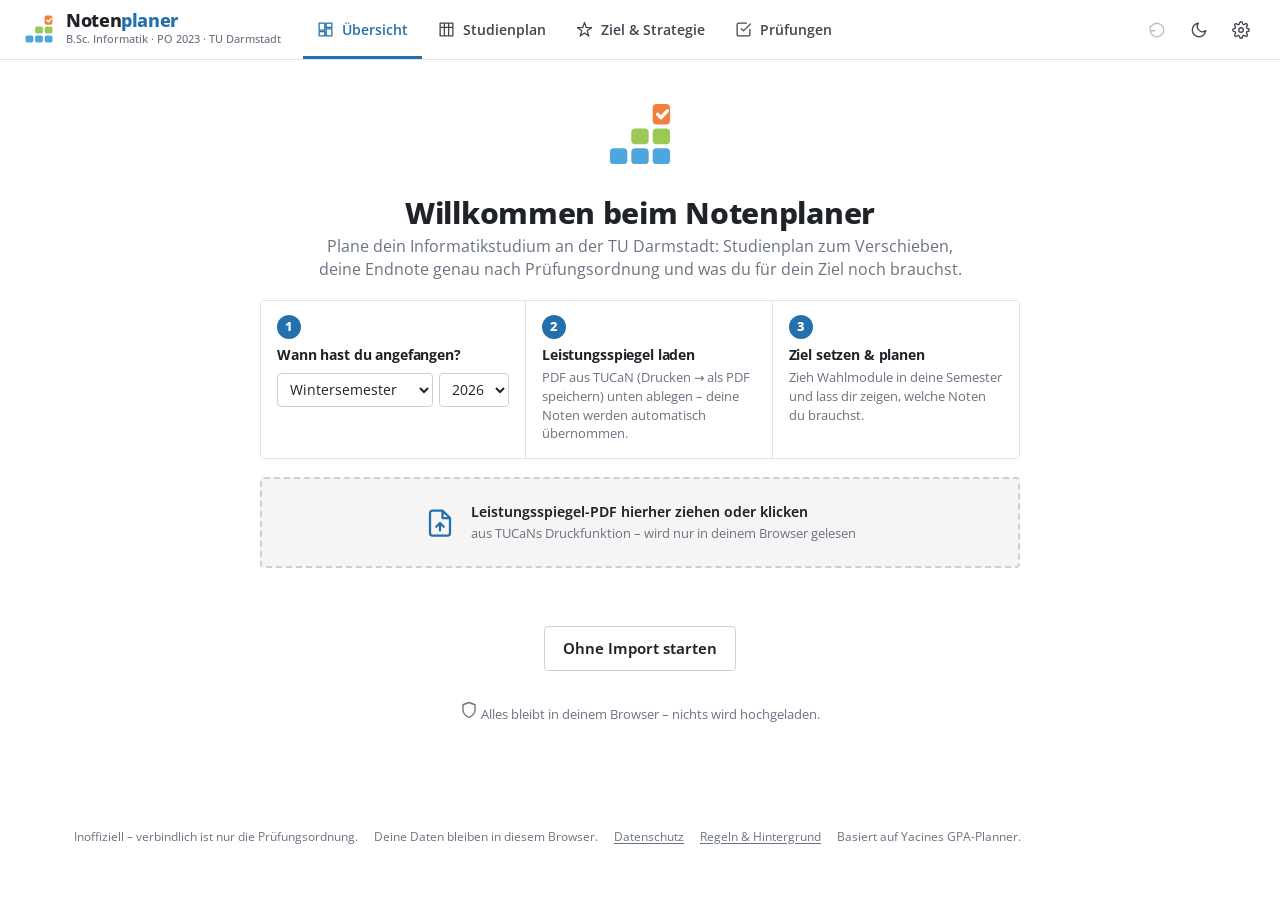
==== index.html @ cfe475b9 "Plus column tiles, visible dark-mode toggle, planned grades follow the goal - + column: icon tiles (" ====
<!doctype html>
<html lang="de">
<head>
<meta charset="utf-8">
<meta name="viewport" content="width=device-width, initial-scale=1, viewport-fit=cover">
<meta name="color-scheme" content="light dark">
<meta name="theme-color" content="#ffffff">
<meta name="description" content="Notenplaner für den B.Sc. Informatik (PO 2023) an der TU Darmstadt: Gesamtnote nach § 28 APB, interaktiver Studienplan, Optimierer, Prüfungen. Alles bleibt in deinem Browser.">
<title>Notenplaner · B.Sc. Informatik TU Darmstadt</title>
<link rel="icon" href="icons/logo.svg" type="image/svg+xml">
<link rel="apple-touch-icon" href="icons/apple-touch-icon.png">
<link rel="stylesheet" href="css/fonts.css">
<link rel="stylesheet" href="css/app.css">
<script>/* PWA manifest only over http(s): browsers block it on file:// */ if (/^https?:$/.test(location.protocol)) { const l = document.createElement("link"); l.rel = "manifest"; l.href = "manifest.webmanifest"; document.head.appendChild(l); }</script>
</head>
<body>
<header class="top">
  <a class="brand" href="#overview" aria-label="Notenplaner">
    <svg viewBox="0 0 48 48" aria-hidden="true"><rect x="5" y="33" width="11" height="10" rx="2.5" fill="#4fa6dc"/><rect x="18.5" y="33" width="11" height="10" rx="2.5" fill="#4fa6dc"/><rect x="18.5" y="20.5" width="11" height="10" rx="2.5" fill="#9cc955"/><rect x="32" y="33" width="11" height="10" rx="2.5" fill="#4fa6dc"/><rect x="32" y="20.5" width="11" height="10" rx="2.5" fill="#9cc955"/><rect x="32" y="5" width="11" height="13" rx="2.5" fill="#f37f3f"/><path d="M35.2 11.6l2.1 2.1 3.9-4.3" fill="none" stroke="#fff" stroke-width="2.2" stroke-linecap="round" stroke-linejoin="round"/></svg>
    <div><div class="brand-name">Noten<span>planer</span></div><div class="brand-sub" id="brand-sub"></div></div>
  </a>
  <nav class="tabs" id="tabs" aria-label="Navigation"></nav>
  <div class="top-tools">
    <select id="scen-select" hidden></select>
    <button class="icon-btn" id="undo-btn"><svg class="ic" viewBox="0 0 24 24" fill="none" stroke="currentColor" stroke-width="1.8" stroke-linecap="round" stroke-linejoin="round" aria-hidden="true"><path d="M3 7v6h6M3 13a9 9 0 1 0 3-7.7L3 8"/></svg></button>
    <button class="icon-btn" id="theme-btn" data-act="toggleTheme"></button>
    <button class="icon-btn" id="menu-btn" data-act="menu" aria-haspopup="menu"><svg class="ic" viewBox="0 0 24 24" fill="none" stroke="currentColor" stroke-width="1.8" stroke-linecap="round" stroke-linejoin="round" aria-hidden="true"><path d="M12 15a3 3 0 1 0 0-6 3 3 0 0 0 0 6zM19.4 15a1.7 1.7 0 0 0 .3 1.8l.1.1a2 2 0 1 1-2.8 2.8l-.1-.1a1.7 1.7 0 0 0-1.8-.3 1.7 1.7 0 0 0-1 1.5V21a2 2 0 1 1-4 0v-.1a1.7 1.7 0 0 0-1.1-1.5 1.7 1.7 0 0 0-1.8.3l-.1.1a2 2 0 1 1-2.8-2.8l.1-.1a1.7 1.7 0 0 0 .3-1.8 1.7 1.7 0 0 0-1.5-1H3a2 2 0 1 1 0-4h.1a1.7 1.7 0 0 0 1.5-1.1 1.7 1.7 0 0 0-.3-1.8l-.1-.1a2 2 0 1 1 2.8-2.8l.1.1a1.7 1.7 0 0 0 1.8.3H9a1.7 1.7 0 0 0 1-1.5V3a2 2 0 1 1 4 0v.1a1.7 1.7 0 0 0 1 1.5 1.7 1.7 0 0 0 1.8-.3l.1-.1a2 2 0 1 1 2.8 2.8l-.1.1a1.7 1.7 0 0 0-.3 1.8V9a1.7 1.7 0 0 0 1.5 1H21a2 2 0 1 1 0 4h-.1a1.7 1.7 0 0 0-1.5 1z"/></svg></button>
  </div>
</header>
<main>
  <div id="view" class="view"></div>
  <footer class="foot" id="foot"></footer>
</main>
<div id="menu" class="menu" role="menu" hidden></div>
<div id="modal" hidden></div>
<div id="toasts" aria-live="polite"></div>

<script src="js/data.js"></script>
<script src="js/catalog.js"></script>
<script src="js/i18n.js"></script>
<script src="js/engine.js"></script>
<script src="js/tucan.js"></script>
<script src="js/store.js"></script>
<script src="js/ui.js"></script>
<script src="js/views/common.js"></script>
<script src="js/views/overview.js"></script>
<script src="js/views/plan.js"></script>
<script src="js/views/strategy.js"></script>
<script src="js/views/exams.js"></script>
<script src="js/views/settings.js"></script>
<script src="js/app.js"></script>
</body>
</html>
---- css/fonts.css ----
/* Open Sans (variable, latin), SIL Open Font License 1.1 – see fonts/OFL.txt.
   Embedded as a data URL so the font also loads when index.html is opened from disk (file://). */
@font-face { font-family: "Open Sans"; font-style: normal; font-weight: 300 800; font-display: swap;
  src: url([data-uri]) format("woff2"); }
---- css/app.css ----
/* ==========================================================================
   Notenplaner — styles
   Look: the official Studienübersicht (flat blocks, grey headers, area colors),
   white by default, Open Sans. Planned = dashed light block, passed = solid.
   ========================================================================== */
/* Open Sans is defined in fonts.css (embedded, works offline and from file://) */

:root {
  --bg: #ffffff; --surface: #ffffff; --surface-2: #f5f5f5; --head: #dedede; --hover: #f0f3f6;
  --ink: #1f2328; --ink-2: #3f4650; --muted: #6a7380; --line: #e3e3e3; --line-2: #cfcfcf;
  --accent: #2470ad; --accent-2: #1b5c90; --accent-ink: #ffffff; --accent-soft: #e7f1f9;
  --good: #1a7a48; --good-soft: #e3f3e9; --warn: #9a6000; --warn-soft: #fbf0d9; --bad: #bb3326; --bad-soft: #fbe6e3; --info: #2470ad; --info-soft: #e7f1f9;
  /* area colors, sampled from the official Studienübersicht */
  --a-A: #63b2e2; --a-C: #f4874b; --a-B111: #a5cd60; --a-B112: #c8e1a2; --a-B12: #d9ebbd; --a-B2: #dcb6f2;
  --box-ink: #1b1f24; --tint: 38%;
  --z1: #2e9d6e; --z2: #9fd3b2; --z3: #f0cf86; --z4: #ef9e93;
  --fade: rgba(20, 24, 32, .14);
  --r: 4px; --shadow-pop: 0 10px 34px rgba(20, 24, 32, .16), 0 2px 6px rgba(20, 24, 32, .08);
  --sans: "Open Sans", system-ui, -apple-system, "Segoe UI", Roboto, Arial, sans-serif;
  --mono: ui-monospace, "Cascadia Mono", Menlo, Consolas, monospace;
  color-scheme: light;
}
:root[data-theme="dark"] {
  --bg: #14171b; --surface: #1a1e23; --surface-2: #20252b; --head: #2b3138; --hover: #242a31;
  --ink: #e7e9ec; --ink-2: #c4c9d0; --muted: #8e97a3; --line: #2b3138; --line-2: #3a424c;
  --accent: #6fb0e6; --accent-2: #8cc2ee; --accent-ink: #0f1215; --accent-soft: #1b2a38;
  --good: #5ccf95; --good-soft: #15291f; --warn: #e6b45c; --warn-soft: #2e2512; --bad: #ff8d80; --bad-soft: #351b18; --info: #6fb0e6; --info-soft: #1b2a38;
  --a-A: #3b7eaa; --a-C: #b65f30; --a-B111: #5f8a33; --a-B112: #4f6a39; --a-B12: #566f45; --a-B2: #7d5a97;
  --box-ink: #f1f3f5; --tint: 45%;
  --z1: #2e8a62; --z2: #2f5f48; --z3: #7d6630; --z4: #7f3d36;
  --shadow-pop: 0 12px 40px rgba(0, 0, 0, .55); --fade: rgba(0, 0, 0, .5);
  color-scheme: dark;
}
@media (prefers-color-scheme: dark) {
  :root[data-theme="system"] {
    --bg: #14171b; --surface: #1a1e23; --surface-2: #20252b; --head: #2b3138; --hover: #242a31;
    --ink: #e7e9ec; --ink-2: #c4c9d0; --muted: #8e97a3; --line: #2b3138; --line-2: #3a424c;
    --accent: #6fb0e6; --accent-2: #8cc2ee; --accent-ink: #0f1215; --accent-soft: #1b2a38;
    --good: #5ccf95; --good-soft: #15291f; --warn: #e6b45c; --warn-soft: #2e2512; --bad: #ff8d80; --bad-soft: #351b18; --info: #6fb0e6; --info-soft: #1b2a38;
    --a-A: #3b7eaa; --a-C: #b65f30; --a-B111: #5f8a33; --a-B112: #4f6a39; --a-B12: #566f45; --a-B2: #7d5a97;
    --box-ink: #f1f3f5; --tint: 45%;
    --z1: #2e8a62; --z2: #2f5f48; --z3: #7d6630; --z4: #7f3d36;
    --shadow-pop: 0 12px 40px rgba(0, 0, 0, .55); --fade: rgba(0, 0, 0, .5);
    color-scheme: dark;
  }
}

* { box-sizing: border-box; }
html { -webkit-text-size-adjust: 100%; }
body { margin: 0; background: var(--bg); color: var(--ink); font: 14px/1.5 var(--sans); }
body.noscroll { overflow: hidden; }
a { color: var(--accent); text-underline-offset: 2px; }
b, strong { font-weight: 650; }
h1, h2, h3 { margin: 0; letter-spacing: -.01em; }
h1 { font-size: 24px; font-weight: 750; }
h2 { font-size: 15.5px; font-weight: 700; }
h3 { font-size: 13.5px; font-weight: 700; }
.num { text-align: right; font-variant-numeric: tabular-nums; }
.mono { font-family: var(--mono); font-size: 11.5px; }
.muted { color: var(--muted); }
.fine { font-size: 12.5px; color: var(--muted); }
.spacer { flex: 1; }
.ic { width: 18px; height: 18px; flex: none; }
.ic.big { width: 30px; height: 30px; color: var(--accent); }
:focus-visible { outline: 2px solid var(--accent); outline-offset: 2px; }
.sr { position: absolute; width: 1px; height: 1px; overflow: hidden; clip: rect(0 0 0 0); }

/* ---------------- top bar ---------------- */
.top { position: sticky; top: 0; z-index: 30; display: flex; align-items: center; gap: 22px; height: 60px; padding: 0 22px;
  background: var(--surface); border-bottom: 1px solid var(--line); }
.brand { display: flex; align-items: center; gap: 10px; text-decoration: none; color: var(--ink); flex: none; }
.brand svg { width: 34px; height: 34px; }
.brand-name { font-size: 18px; font-weight: 750; letter-spacing: -.02em; line-height: 1.1; }
.brand-name span { color: var(--accent); }
.brand-sub { font-size: 11px; color: var(--muted); font-weight: 500; }
.tabs { display: flex; height: 100%; gap: 2px; }
.tab { display: flex; align-items: center; gap: 8px; padding: 0 14px; height: 100%; color: var(--ink-2); text-decoration: none; font-weight: 600;
  border-bottom: 3px solid transparent; border-top: 3px solid transparent; white-space: nowrap; }
.tab:hover { color: var(--ink); background: var(--hover); }
.tab.active { color: var(--accent); border-bottom-color: var(--accent); }
.tab .ic { width: 17px; height: 17px; }
.top-tools { margin-left: auto; display: flex; align-items: center; gap: 8px; }
.top-tools select { max-width: 170px; }

/* ---------------- controls ---------------- */
input[type=text], input[type=number], input[type=search], input[type=date], select, textarea {
  font: inherit; font-size: 13.5px; color: var(--ink); background: var(--surface); border: 1px solid var(--line-2);
  border-radius: var(--r); padding: 6px 8px; min-height: 34px; }
input:hover, select:hover, textarea:hover { border-color: var(--muted); }
input:focus, select:focus, textarea:focus { outline: none; border-color: var(--accent); box-shadow: 0 0 0 3px var(--accent-soft); }
input:disabled { background: var(--surface-2); color: var(--muted); }
textarea { width: 100%; resize: vertical; font-family: var(--mono); font-size: 12px; }
.btn { display: inline-flex; align-items: center; justify-content: center; gap: 6px; font: inherit; font-size: 13.5px; font-weight: 650; color: var(--ink);
  background: var(--surface); border: 1px solid var(--line-2); border-radius: var(--r); padding: 6px 13px; min-height: 34px;
  cursor: pointer; text-decoration: none; white-space: nowrap; }
.btn:hover { border-color: var(--accent); color: var(--accent); }
.btn:disabled { opacity: .45; pointer-events: none; }
.btn.primary { background: var(--accent); border-color: var(--accent); color: var(--accent-ink); }
.btn.primary:hover { background: var(--accent-2); border-color: var(--accent-2); color: var(--accent-ink); }
.btn.ghost { background: transparent; border-color: transparent; color: var(--ink-2); }
.btn.ghost:hover { background: var(--hover); color: var(--ink); }
.btn.danger { color: var(--bad); }
.btn.danger:hover { border-color: var(--bad); background: var(--bad-soft); }
.btn.solid-danger { background: var(--bad); border-color: var(--bad); color: #fff; }
.btn.sm { font-size: 12.5px; padding: 4px 9px; min-height: 28px; }
.btn.lg { font-size: 15px; padding: 10px 18px; min-height: 44px; }
.btn .ic { width: 16px; height: 16px; }
.icon-btn { display: inline-grid; place-items: center; width: 34px; height: 34px; border-radius: var(--r); border: 0; background: transparent; color: var(--ink-2); cursor: pointer; }
.icon-btn:hover { background: var(--hover); color: var(--ink); }
.icon-btn:disabled { opacity: .35; pointer-events: none; }
.icon-btn.del:hover { color: var(--bad); background: var(--bad-soft); }
.seg { display: inline-flex; background: var(--surface-2); border: 1px solid var(--line); border-radius: var(--r); padding: 2px; gap: 2px; }
.seg button { font: inherit; font-size: 12.5px; font-weight: 650; border: 0; background: transparent; color: var(--muted); padding: 5px 11px; border-radius: 3px; cursor: pointer; white-space: nowrap; }
.seg button.on { background: var(--surface); color: var(--ink); box-shadow: 0 1px 2px rgba(0, 0, 0, .12); }
.seg.sm button { padding: 3px 8px; font-size: 12px; }
.inline { display: inline-flex; gap: 6px; align-items: center; font-size: 13px; color: var(--muted); }
.check { display: inline-flex; gap: 8px; align-items: center; font-size: 13.5px; cursor: pointer; }
.check input { width: 16px; height: 16px; accent-color: var(--accent); }
.pill { display: inline-block; padding: 1px 8px; border-radius: 99px; font-size: 11.5px; font-weight: 700; white-space: nowrap; }
.pill.good { background: var(--good-soft); color: var(--good); } .pill.warn { background: var(--warn-soft); color: var(--warn); }
.pill.bad { background: var(--bad-soft); color: var(--bad); } .pill.info { background: var(--info-soft); color: var(--info); }
.chip { display: inline-flex; align-items: center; gap: 4px; padding: 0 7px; border-radius: 3px; font-size: 11px; font-weight: 650; background: var(--surface-2); color: var(--ink-2); white-space: nowrap; }
.swatch { display: inline-block; width: 10px; height: 10px; border-radius: 2px; background: var(--c); flex: none; }
.tone-good { color: var(--good); } .tone-warn { color: var(--warn); } .tone-bad { color: var(--bad); }
.a-A { --c: var(--a-A); } .a-C { --c: var(--a-C); } .a-B111 { --c: var(--a-B111); } .a-B112 { --c: var(--a-B112); } .a-B12 { --c: var(--a-B12); } .a-B2 { --c: var(--a-B2); }

/* ---------------- page ---------------- */
.view { max-width: 1180px; margin: 0 auto; padding: 26px 24px 90px; display: flex; flex-direction: column; gap: 18px; }
.view[data-view="plan"] { max-width: 1440px; }
.page-head { display: flex; flex-wrap: wrap; gap: 12px 18px; align-items: flex-end; justify-content: space-between; }
.lede { margin: 4px 0 0; color: var(--muted); max-width: 72ch; }
.head-actions { display: flex; flex-wrap: wrap; gap: 8px; align-items: center; }
.card { background: var(--surface); border: 1px solid var(--line); border-radius: var(--r); padding: 18px 20px; }
.card > h2 { margin-bottom: 12px; }
.card.flush { padding: 0; overflow: hidden; }
.card-h { display: flex; flex-wrap: wrap; gap: 8px 12px; align-items: center; padding: 12px 16px; border-bottom: 1px solid var(--line); background: var(--surface-2); }
.card-h .sub { font-size: 12.5px; color: var(--muted); }
.card-f { display: flex; flex-wrap: wrap; gap: 8px; align-items: center; padding: 10px 16px; border-top: 1px solid var(--line); }
.grid2 { display: grid; grid-template-columns: repeat(2, minmax(0, 1fr)); gap: 18px; }
.actions { display: flex; flex-wrap: wrap; gap: 8px; align-items: center; margin-top: 14px; }
.empty { color: var(--muted); margin: 0; }
.banner { display: flex; flex-wrap: wrap; gap: 10px 14px; align-items: center; padding: 11px 16px; border-radius: var(--r); font-size: 13.5px; border: 1px solid; }
.banner.info { background: var(--info-soft); border-color: color-mix(in srgb, var(--info) 30%, transparent); color: var(--ink); }
.banner.warn { background: var(--warn-soft); border-color: color-mix(in srgb, var(--warn) 30%, transparent); color: var(--ink); }
.banner .ic { color: var(--warn); }
.note { padding: 9px 16px; font-size: 12.5px; }
.note.warn { background: var(--warn-soft); color: var(--warn); }
.help { display: inline-grid; place-items: center; width: 16px; height: 16px; border-radius: 50%; border: 1px solid var(--line-2); color: var(--muted); font-size: 10.5px; font-weight: 700; cursor: help; vertical-align: 1px; }

/* ---------------- welcome ---------------- */
.welcome { max-width: 760px; margin: 10px auto 0; text-align: center; display: flex; flex-direction: column; gap: 18px; align-items: center; }
.welcome .logo-xl { width: 76px; height: 76px; }
.welcome h1 { font-size: 30px; }
.welcome .lede { margin: 0 auto; font-size: 15.5px; }
.steps3 { display: grid; grid-template-columns: repeat(3, 1fr); gap: 0; width: 100%; text-align: left; border: 1px solid var(--line); border-radius: var(--r); overflow: hidden; }
.steps3 > div { padding: 14px 16px; border-right: 1px solid var(--line); background: var(--surface); }
.steps3 > div:last-child { border-right: 0; }
.steps3 .n { display: inline-grid; place-items: center; width: 24px; height: 24px; border-radius: 50%; background: var(--accent); color: var(--accent-ink); font-weight: 750; font-size: 12.5px; margin-bottom: 6px; }
.steps3 p { margin: 4px 0 0; font-size: 12.5px; color: var(--muted); }
.welcome .drop { width: 100%; justify-content: center; }
.welcome-row { display: flex; flex-wrap: wrap; gap: 12px; justify-content: center; align-items: center; }

/* ---------------- overview ---------------- */
.ov-top { display: grid; grid-template-columns: minmax(0, 1.5fr) minmax(0, 1fr); gap: 18px; }
.hero { display: flex; flex-direction: column; gap: 8px; }
.eyebrow { font-size: 11px; text-transform: uppercase; letter-spacing: .08em; color: var(--muted); font-weight: 700; }
.hero-row { display: flex; flex-wrap: wrap; gap: 8px 28px; align-items: flex-end; }
.hero-num { font-size: 68px; font-weight: 780; line-height: 1; letter-spacing: -.035em; font-variant-numeric: tabular-nums; }
.hero-sub { font-weight: 650; color: var(--ink-2); font-size: 15px; }
.mini-stats { display: flex; gap: 22px; margin-bottom: 6px; }
.mini-stats div { display: flex; flex-direction: column; }
.mini-stats .k { font-size: 11.5px; color: var(--muted); font-weight: 600; }
.mini-stats .v { font-size: 20px; font-weight: 750; font-variant-numeric: tabular-nums; }
.hero-note { font-size: 12px; color: var(--muted); }
.goal-card { display: flex; flex-direction: column; gap: 10px; border-left: 4px solid var(--line-2); }
.goal-card.good { border-left-color: var(--good); } .goal-card.warn { border-left-color: var(--warn); } .goal-card.bad { border-left-color: var(--bad); }
.goal-in { display: flex; align-items: center; gap: 10px; }
.target-in { font-size: 26px !important; font-weight: 750; width: 112px; min-height: 46px !important; font-variant-numeric: tabular-nums; }
.target-in.sm { font-size: 15px !important; width: 84px; min-height: 34px !important; }
.goal-card p { margin: 0; color: var(--ink-2); }

/* grade scale */
.scale { padding: 12px 0 0; }
.scale-track { position: relative; height: 10px; border-radius: 2px; background: var(--surface-2); }
.zone { position: absolute; top: 0; bottom: 0; }
.zone.z1 { background: var(--z1); border-radius: 2px 0 0 2px; } .zone.z2 { background: var(--z2); } .zone.z3 { background: var(--z3); } .zone.z4 { background: var(--z4); border-radius: 0 2px 2px 0; }
.marker { position: absolute; top: 50%; transform: translateX(-50%); }
.marker .dot, .scale-keys .dot { display: block; width: 16px; height: 16px; border-radius: 50%; background: var(--surface); border: 3px solid var(--ink); }
.marker .dot { position: absolute; left: 50%; top: 50%; margin: -8px 0 0 -8px; box-shadow: 0 0 0 2px var(--surface); }
.scale-keys .dot { width: 12px; height: 12px; border-width: 2.5px; }
.m-target .dot { border-color: var(--accent) !important; border-style: dashed !important; }
.m-proj .dot { border-color: var(--accent) !important; background: var(--accent) !important; }
.m-best .dot { border-color: var(--good) !important; }
.m-now .dot { border-color: var(--ink-2) !important; }
.scale-ticks { position: relative; height: 16px; margin-top: 10px; }
.scale-ticks span { position: absolute; transform: translateX(-50%); font-size: 11px; color: var(--muted); font-variant-numeric: tabular-nums; }
.scale-keys { display: flex; flex-wrap: wrap; gap: 6px 16px; margin-top: 6px; font-size: 12.5px; color: var(--ink-2); }
.scale-keys .key { display: inline-flex; align-items: center; gap: 6px; white-space: nowrap; }

/* next steps */
.todo { list-style: none; margin: 0; padding: 0; display: flex; flex-direction: column; }
.todo li { display: flex; gap: 12px; align-items: center; padding: 10px 0; border-bottom: 1px solid var(--line); font-size: 13.5px; }
.todo li:last-child { border-bottom: 0; }
.todo .tic { width: 26px; height: 26px; border-radius: 50%; display: grid; place-items: center; flex: none; font-size: 13px; font-weight: 750; }
.todo .bad .tic, .todo li.bad .tic { background: var(--bad-soft); color: var(--bad); }
.todo li.warn .tic { background: var(--warn-soft); color: var(--warn); }
.todo li.info .tic { background: var(--info-soft); color: var(--info); }
.todo li.good .tic { background: var(--good-soft); color: var(--good); }
.todo li.exam .tic { background: var(--surface-2); color: var(--ink-2); font-size: 11px; }
.todo .txt { flex: 1; }

/* area progress */
.bars { display: flex; flex-direction: column; gap: 12px; }
.abar-h { display: flex; justify-content: space-between; align-items: center; gap: 8px; font-size: 13px; margin-bottom: 4px; }
.abar-h > span:first-child { display: inline-flex; align-items: center; gap: 7px; font-weight: 600; }
.abar-h small { color: var(--muted); }
.abar-t { position: relative; height: 10px; background: var(--surface-2); border-radius: 2px; overflow: hidden; }
.abar-p { position: absolute; inset: 0 auto 0 0; background: color-mix(in srgb, var(--c) var(--tint), var(--surface)); }
.abar-d { position: absolute; inset: 0 auto 0 0; background: var(--c); }
.abar-min { position: absolute; top: 0; bottom: 0; width: 2px; background: var(--ink); opacity: .55; }

/* ---------------- study plan ---------------- */
.plan-bar { display: flex; flex-wrap: wrap; gap: 10px 14px; align-items: center; }
.plan-bar .cpsum { font-weight: 700; }
.plan-bar .issues { display: flex; flex-wrap: wrap; gap: 6px; }
.plan-scroll { position: relative; }
.plan-scroll::before, .plan-scroll::after { content: ""; position: absolute; top: 0; bottom: 6px; width: 30px; pointer-events: none; opacity: 0; transition: opacity .15s; z-index: 2; }
.plan-scroll::before { left: 0; background: linear-gradient(to right, var(--fade), transparent); }
.plan-scroll::after { right: 0; background: linear-gradient(to left, var(--fade), transparent); }
.plan-scroll.can-l::before, .plan-scroll.can-r::after { opacity: 1; }
.plan-wrap { overflow-x: auto; padding-bottom: 6px; }
.pgrid { display: grid; grid-template-columns: repeat(var(--n), minmax(138px, 1fr)) 68px; gap: 3px; min-width: calc(var(--n) * 141px + 71px); }
.phead { position: relative; background: var(--head); padding: 9px 26px 8px; text-align: center; border-radius: 0; }
.phead .t { font-weight: 750; font-size: 14px; hyphens: manual; overflow-wrap: break-word; line-height: 1.25; }
.phead .s { font-size: 11.5px; color: var(--ink-2); font-variant-numeric: tabular-nums; }
.phead .s b { font-weight: 700; }
.phead .menu-btn { position: absolute; top: 6px; right: 3px; width: 26px; height: 26px; }
.phead.u { background: repeating-linear-gradient(135deg, var(--head) 0 8px, var(--surface-2) 8px 16px); }
.phead.a { background: color-mix(in srgb, var(--accent) 22%, var(--head)); }
.pcol { display: flex; flex-direction: column; gap: 3px; min-height: 260px; transition: outline-color .1s; outline: 2px solid transparent; outline-offset: -2px; }
.pcol .fill { flex: 1; background: var(--surface-2); min-height: 40px; display: grid; place-items: center; color: transparent; font-size: 12px; }
.pcol.over { outline-color: var(--accent); }
.pcol.over .fill { color: var(--accent); background: var(--accent-soft); }
.pcol.no-drop.over { outline-color: var(--bad); }
.pcol.u { background: repeating-linear-gradient(135deg, var(--surface-2) 0 10px, var(--surface) 10px 20px); align-items: center; justify-content: center; padding: 20px 10px; text-align: center; color: var(--muted); font-size: 12.5px; font-weight: 600; }
.pcol.a { background: color-mix(in srgb, var(--accent) 7%, var(--surface)); }
.pcol.a .abroad-h { padding: 8px 6px 4px; text-align: center; font-size: 11.5px; color: var(--muted); font-weight: 600; }
.pcol .add-abroad { margin: 6px; white-space: normal; justify-content: center; text-align: center; line-height: 1.25; height: auto; padding-top: 6px; padding-bottom: 6px; }
.pplus { display: flex; flex-direction: column; gap: 3px; }
.pplus .phead { padding: 0; display: grid; place-items: center; min-height: 100%; }
.pplus .plus-big { display: grid; place-items: center; width: 100%; height: 100%; min-height: 54px; border: 0; background: transparent; color: var(--ink-2); cursor: pointer; }
.pplus .plus-big .ic { width: 24px; height: 24px; stroke-width: 2; }
.pplus .plus-big:hover { background: var(--accent-soft); color: var(--accent); }
.pplus .pcol { flex: 1; background: var(--surface-2); align-items: stretch; padding: 6px 5px; gap: 6px; }
.pplus .tile { display: flex; flex-direction: column; align-items: center; gap: 5px; padding: 11px 2px 10px; font: inherit; font-size: 11.5px; font-weight: 650; line-height: 1.2; border: 1px dashed var(--line-2); background: var(--surface); color: var(--ink-2); border-radius: var(--r); cursor: pointer; }
.pplus .tile .ic { width: 19px; height: 19px; }
.pplus .tile:hover, .pplus .tile:focus-visible { border-color: var(--accent); border-style: solid; color: var(--accent); }

.box { --h: 5; position: relative; background: var(--c); color: var(--box-ink); text-align: center; padding: 10px 10px 8px;
  min-height: calc(44px + var(--h) * 8px); display: flex; flex-direction: column; justify-content: center; align-items: center; gap: 2px;
  font-weight: 650; font-size: 13px; line-height: 1.3; cursor: grab; user-select: none; transition: transform .08s, box-shadow .08s; }
.box:hover { box-shadow: inset 0 0 0 2px color-mix(in srgb, var(--box-ink) 35%, transparent); }
.box:focus-visible { outline: 3px solid var(--accent); outline-offset: -3px; }
.box.dragging { opacity: .35; }
.box.open { background: color-mix(in srgb, var(--c) var(--tint), var(--surface)); box-shadow: inset 0 0 0 2px var(--c); background-image: none; }
.box.open::after { content: ""; position: absolute; inset: 0; border: 2px dashed color-mix(in srgb, var(--c) 100%, #000 12%); pointer-events: none; }
.box.open:hover::after { border-style: solid; }
.box.ph .bx-n { font-style: italic; font-weight: 600; opacity: .8; }
.box.off { opacity: .4; }
.bx-n { overflow-wrap: break-word; hyphens: manual; max-width: 100%; }
.box.has-flags { padding-top: 22px; }
.bx-n sup { color: var(--bad); font-weight: 800; }
.bx-cp { font-weight: 600; font-size: 12.5px; }
.bx-g { margin-top: 3px; display: inline-flex; gap: 4px; align-items: center; font-size: 11.5px; font-weight: 750; padding: 1px 7px; border-radius: 99px; background: color-mix(in srgb, var(--surface) 65%, transparent); font-variant-numeric: tabular-nums; }
.box.open .bx-g { background: transparent; color: var(--ink-2); font-weight: 650; padding: 0; }
.bx-flags { position: absolute; top: 3px; left: 4px; display: flex; gap: 3px; font-size: 11px; }
.bx-flags .flag { padding: 0 5px; border-radius: 3px; font-weight: 750; font-size: 10px; background: var(--bad); color: #fff; }
.bx-flags .flag.warn { background: var(--warn); }
.bx-flags .flag.glob { background: var(--surface); color: var(--ink-2); }
.bx-or { font-size: 11px; font-style: italic; font-weight: 500; color: var(--ink-2); }
.bx-tag { position: absolute; top: 3px; right: 4px; font-size: 9.5px; font-weight: 750; letter-spacing: .04em; text-transform: uppercase; color: var(--ink-2); }

.bands { display: grid; grid-template-columns: minmax(0, 1fr); gap: 3px; margin-top: 3px; }
.band { background: var(--c); color: var(--box-ink); padding: 12px 14px; text-align: center; outline: 2px solid transparent; outline-offset: -2px; }
.band.over { outline-color: var(--accent); }
.band.no-drop.over { outline-color: var(--bad); }
.band .bt { font-weight: 750; font-size: 13.5px; }
.band .br { font-size: 12.5px; font-weight: 600; margin-top: 2px; }
.band .bchips { display: flex; flex-wrap: wrap; gap: 6px; justify-content: center; margin-top: 10px; }
.bchip { display: inline-flex; align-items: center; gap: 6px; padding: 5px 10px; border-radius: 3px; background: color-mix(in srgb, var(--surface) 82%, transparent); color: var(--ink); font-size: 12.5px; font-weight: 650; cursor: grab; border: 1px solid color-mix(in srgb, var(--box-ink) 12%, transparent); }
.bchip:hover { background: var(--surface); }
.bchip small { color: var(--muted); font-weight: 600; }
.bchip.done { background: var(--surface); }
.band .bacts { display: flex; flex-wrap: wrap; gap: 6px; justify-content: center; margin-top: 10px; }
.band .bacts button { font: inherit; font-size: 12px; font-weight: 700; border: 1px dashed color-mix(in srgb, var(--box-ink) 35%, transparent); background: transparent; color: var(--box-ink); border-radius: 3px; padding: 5px 11px; cursor: pointer; }
.band .bacts button:hover { background: color-mix(in srgb, var(--surface) 55%, transparent); border-style: solid; }
.band .bempty { font-size: 12px; opacity: .7; margin-top: 8px; font-style: italic; }
.plan-legend { display: flex; flex-wrap: wrap; gap: 8px 22px; align-items: center; font-size: 12.5px; color: var(--ink-2); padding: 8px 2px 0; }
.plan-legend .lg { display: inline-flex; align-items: center; gap: 7px; }
.lg-solid, .lg-open { display: inline-block; width: 22px; height: 14px; background: var(--a-A); }
.lg-open { background: color-mix(in srgb, var(--a-A) var(--tint), var(--surface)); border: 2px dashed var(--a-A); }
.plan-legend sup { color: var(--bad); font-weight: 800; }

/* list view */
.ltable td:first-child { border-left: 4px solid var(--c); }
.ltable .mname { font-weight: 650; }
.ltable select { min-height: 30px; padding: 3px 6px; }
.ltable select.grade { width: 74px; font-weight: 700; }
.ltable select.sem { width: 92px; }

/* chart */
.chart-card .ch-h { display: flex; flex-wrap: wrap; gap: 6px 14px; align-items: baseline; margin-bottom: 4px; }
.chart { position: relative; }
.chart svg { display: block; width: 100%; height: auto; overflow: visible; }
.chart .grid line { stroke: var(--line); stroke-width: 1; }
.chart .axis text { fill: var(--muted); font-size: 11px; font-family: var(--sans); }
.chart .series { fill: none; stroke: var(--accent); stroke-width: 2; stroke-linejoin: round; stroke-linecap: round; }
.chart .series.plan { stroke-dasharray: 5 4; }
.chart .pt { fill: var(--accent); stroke: var(--surface); stroke-width: 2; }
.chart .pt.plan { fill: var(--surface); stroke: var(--accent); stroke-width: 2; }
.chart .target { stroke: var(--muted); stroke-width: 1.5; stroke-dasharray: 2 4; }
.chart .tlabel { fill: var(--ink-2); font-size: 11.5px; font-weight: 650; font-family: var(--sans); }
.chart .dlabel { fill: var(--ink); font-size: 12px; font-weight: 750; font-family: var(--sans); }
.chart .xh { stroke: var(--line-2); stroke-width: 1; }
.chart .hit { fill: transparent; cursor: crosshair; }
.chart .tip { position: absolute; pointer-events: none; background: var(--surface); border: 1px solid var(--line-2); box-shadow: var(--shadow-pop); border-radius: var(--r); padding: 8px 10px; font-size: 12.5px; min-width: 160px; transform: translate(-50%, -110%); white-space: nowrap; }
.chart .tip b { font-variant-numeric: tabular-nums; }

/* ---------------- tables ---------------- */
.tscroll { overflow-x: auto; }
.tbl { width: 100%; border-collapse: collapse; font-size: 13.5px; }
.tbl th { text-align: left; font-size: 11px; text-transform: uppercase; letter-spacing: .06em; color: var(--muted); font-weight: 700; padding: 8px 12px; border-bottom: 1px solid var(--line); white-space: nowrap; background: var(--surface); }
.tbl td { padding: 7px 12px; border-bottom: 1px solid var(--line); vertical-align: middle; }
.tbl tbody tr:last-child td { border-bottom: 0; }
.tbl th.num, .tbl td.num { text-align: right; }
.tbl.compact td, .tbl.compact th { padding: 5px 10px; }
.tbl tr.grp td { background: var(--surface-2); font-weight: 700; font-size: 12.5px; }
.cell-name { min-width: 220px; }
.mname { font-weight: 650; }
.meta { display: flex; flex-wrap: wrap; gap: 4px 6px; align-items: center; font-size: 11.5px; color: var(--muted); margin-top: 2px; }
tr.risk td { background: var(--bad-soft); }
select.risk { border-color: var(--bad); color: var(--bad); font-weight: 650; }
select.warnsel { border-color: var(--warn); color: var(--warn); }
td.acts { white-space: nowrap; text-align: right; width: 70px; }
.linklike { border: 0; background: none; padding: 0; font: inherit; color: inherit; cursor: pointer; text-align: left; }
.linklike:hover { color: var(--accent); }

/* optimizer */
.opt-sum { display: flex; flex-wrap: wrap; gap: 14px 20px; align-items: center; }
.opt-sum .actions { margin: 0 0 0 auto; }
.big2 { font-size: 44px; font-weight: 780; letter-spacing: -.03em; font-variant-numeric: tabular-nums; }
.opt td .up { color: var(--good); font-size: 10px; } .opt td .down { color: var(--muted); font-size: 10px; }
.opt tr.capped td { opacity: .55; }
.opt select { width: 70px; }
.hints { list-style: none; margin: 0; padding: 0; display: flex; flex-direction: column; gap: 8px; }
.hint { display: flex; gap: 10px; align-items: flex-start; font-size: 13.5px; }
.hint .htxt { flex: 1; }
.hdot { width: 8px; height: 8px; border-radius: 50%; margin-top: 7px; flex: none; background: var(--muted); }
.hint.bad .hdot { background: var(--bad); } .hint.warn .hdot { background: var(--warn); } .hint.good .hdot { background: var(--good); } .hint.info .hdot { background: var(--info); }

/* exams */
.budgets { display: grid; grid-template-columns: repeat(auto-fill, minmax(150px, 1fr)); gap: 6px; }
.budget { display: flex; justify-content: space-between; gap: 8px; padding: 8px 10px; border-radius: var(--r); background: var(--surface-2); font-size: 12.5px; border-left: 4px solid var(--c, var(--line-2)); }
.budget b { font-variant-numeric: tabular-nums; }
.budget.used b { color: var(--warn); }
.budget.free b { color: var(--good); }
.ex input[type=date] { width: 150px; }
.upc { list-style: none; margin: 0; padding: 0; }
.upc li { display: flex; gap: 12px; align-items: center; padding: 8px 0; border-bottom: 1px solid var(--line); }
.upc li:last-child { border-bottom: 0; }
.upc .date { width: 58px; font-weight: 700; font-variant-numeric: tabular-nums; }
.upc .nm { flex: 1; }
.upc .cd { font-size: 12.5px; color: var(--muted); }
.soon { color: var(--bad) !important; font-weight: 650; }
.switch { display: inline-flex; gap: 8px; align-items: center; font-size: 13.5px; cursor: pointer; }
.switch input { width: 16px; height: 16px; accent-color: var(--accent); }
.wide { width: 100%; margin-top: 10px; }

/* scenarios */
.cmp-t th { vertical-align: top; text-transform: none; letter-spacing: 0; font-size: 13.5px; color: var(--ink); min-width: 170px; }
.cmp-t th.act { background: var(--accent-soft); }
.cmp-t td:not(:first-child) { text-align: right; }
.cmp-t td:first-child { color: var(--muted); white-space: nowrap; }
.sc-name { font-weight: 700; }
.sc-acts { display: flex; gap: 4px; align-items: center; margin-top: 6px; justify-content: flex-end; }
.big-cell { font-size: 22px; font-weight: 750; }

/* import */
.steps { margin: 6px 0 14px; padding-left: 20px; color: var(--ink-2); }
.drop { display: flex; gap: 16px; align-items: center; padding: 22px; border: 2px dashed var(--line-2); border-radius: var(--r); cursor: pointer; background: var(--surface-2); transition: border-color .12s, background .12s; text-align: left; }
.drop:hover, .drop.over { border-color: var(--accent); background: var(--accent-soft); }
.imp-status { margin: 10px 0 0; min-height: 1em; }
.imp-status.bad { color: var(--bad); }
.paste { margin-top: 14px; }
.paste summary { cursor: pointer; font-weight: 650; color: var(--ink-2); }
.paste textarea { margin: 10px 0 8px; }
.preview { border-color: var(--accent); }

/* prose */
.prose { display: flex; flex-direction: column; gap: 14px; }
.prose section { background: var(--surface); border: 1px solid var(--line); border-radius: var(--r); padding: 16px 20px; max-width: 860px; }
.prose h2 { margin-bottom: 8px; font-size: 16px; }
.prose p, .prose li { color: var(--ink-2); }
.prose ul { padding-left: 20px; }
.prose li { margin: 5px 0; }
.prose q { font-style: italic; }
.prose .tbl { margin: 8px 0; border: 1px solid var(--line); }
.formula { background: var(--surface-2); border: 1px solid var(--line); border-radius: var(--r); padding: 12px 14px; font-family: var(--mono); font-size: 13px; margin: 10px 0; overflow-x: auto; }

/* ---------------- popover menu ---------------- */
.menu { position: fixed; z-index: 45; min-width: 270px; background: var(--surface); border: 1px solid var(--line); border-radius: var(--r); box-shadow: var(--shadow-pop); padding: 6px; }
.menu[hidden] { display: none; }
.menu .mi { display: flex; width: 100%; align-items: center; gap: 10px; padding: 8px 10px; border: 0; background: transparent; font: inherit; font-size: 13.5px; color: var(--ink); border-radius: 3px; cursor: pointer; text-decoration: none; text-align: left; }
.menu .mi:hover { background: var(--hover); }
.menu .mi.danger { color: var(--bad); }
.menu .mi .ic { color: var(--muted); width: 17px; height: 17px; }
.menu .mi.danger .ic { color: var(--bad); }
.menu hr { border: 0; border-top: 1px solid var(--line); margin: 6px 0; }
.menu .mrow { display: flex; align-items: center; justify-content: space-between; gap: 10px; padding: 6px 10px; font-size: 12.5px; color: var(--muted); }
/* right-click menu */
.menu.ctx { min-width: 250px; max-width: 290px; }
.menu .mhead { padding: 6px 10px 6px 12px; margin: 0 0 4px; font-weight: 750; font-size: 13.5px; line-height: 1.3; border-left: 4px solid var(--c, var(--line-2)); }
.menu .mhead small { display: block; font-size: 11.5px; font-weight: 600; color: var(--muted); margin-top: 1px; }
.menu .ctx-row { display: flex; flex-wrap: wrap; gap: 4px; padding: 2px 8px 6px; }
.menu .ctx-row button { flex: 1 1 auto; min-width: 36px; font: inherit; font-size: 12.5px; font-weight: 650; padding: 6px 7px; border: 1px solid var(--line-2); background: var(--surface); color: var(--ink-2); border-radius: 3px; cursor: pointer; font-variant-numeric: tabular-nums; }
.menu .ctx-row button:hover, .menu .ctx-row button:focus-visible { border-color: var(--accent); }
.menu .ctx-row button.on { background: var(--accent); border-color: var(--accent); color: #fff; }
.menu .ctx-grades { display: grid; grid-template-columns: repeat(5, 1fr); }
.menu .ctx-grades button.tone-good:not(.on) { color: var(--good); } .menu .ctx-grades button.tone-warn:not(.on) { color: var(--warn); } .menu .ctx-grades button.tone-bad:not(.on) { color: var(--bad); }
.menu .ctx-sems button.abroad { border-style: dashed; }
.menu .ctx-grades button.auto { grid-column: 1 / -1; font-weight: 600; }
.box .bx-g.auto { opacity: .8; font-style: italic; }
.menu .ctx-sems { display: grid; grid-template-columns: repeat(6, 1fr); }
.menu .ctx-sems button.pool { grid-column: 1 / -1; }
.menu .mi .sw { width: 13px; height: 13px; border-radius: 2px; background: var(--c); flex: none; margin: 0 2px; }
.plan-legend .ctx-hint .ic { width: 15px; height: 15px; }
@media (hover: none) { .plan-legend .ctx-hint { display: none; } }
.menu .mlabel { padding: 6px 10px 2px; font-size: 11px; text-transform: uppercase; letter-spacing: .06em; color: var(--muted); font-weight: 700; }

/* ---------------- modal ---------------- */
#modal { position: fixed; inset: 0; z-index: 50; display: grid; place-items: center; padding: 16px; }
#modal[hidden] { display: none; }
.backdrop { position: absolute; inset: 0; background: rgba(15, 18, 24, .42); }
.dialog { position: relative; background: var(--surface); border-radius: 6px; box-shadow: var(--shadow-pop); width: min(620px, 100%); max-height: calc(100vh - 32px); display: flex; flex-direction: column; overflow: hidden; }
.dialog.has-c { border-top: 6px solid var(--c); }
.dlg-catalog { width: min(760px, 100%); height: min(720px, calc(100vh - 32px)); }
.dlg-h { display: flex; gap: 12px; align-items: flex-start; justify-content: space-between; padding: 16px 18px 12px; border-bottom: 1px solid var(--line); }
.dlg-h h2 { font-size: 17px; margin-top: 2px; }
.dlg-f { display: flex; flex-wrap: wrap; gap: 8px; align-items: center; padding: 12px 18px; border-top: 1px solid var(--line); background: var(--surface-2); }
.dlg-b { padding: 16px 18px; overflow-y: auto; }
.form { display: grid; grid-template-columns: 1fr 1fr; gap: 12px 14px; padding: 16px 18px; overflow-y: auto; }
.form label, .form .lbl { display: flex; flex-direction: column; gap: 5px; font-size: 12px; font-weight: 650; color: var(--muted); }
.form .full { grid-column: 1 / -1; }
.form label select, .form label input { width: 100%; font-weight: 400; }
.form .seg { align-self: flex-start; }
.form h3 { grid-column: 1 / -1; margin: 6px 0 -4px; padding-top: 10px; border-top: 1px solid var(--line); font-size: 12px; text-transform: uppercase; letter-spacing: .06em; color: var(--muted); }
.form p.full { margin: 0; }
.opts { grid-column: 1 / -1; display: flex; flex-direction: column; gap: 6px; }
.opt-row { display: flex; align-items: center; gap: 10px; padding: 8px 10px; background: var(--surface-2); border-radius: var(--r); }
.opt-row .nm { flex: 1; font-weight: 650; font-size: 13px; }
.cat-tools { padding: 12px 18px; display: flex; flex-direction: column; gap: 10px; border-bottom: 1px solid var(--line); }
.cat-tools input { width: 100%; }
.chips { display: flex; flex-wrap: wrap; gap: 6px; }
.chip-btn { font: inherit; font-size: 12.5px; border: 1px solid var(--line-2); background: var(--surface); color: var(--ink-2); border-radius: 99px; padding: 3px 11px; cursor: pointer; }
.chip-btn.on { background: var(--accent); border-color: var(--accent); color: var(--accent-ink); }
.cat-list { overflow-y: auto; flex: 1; }
.cat-item { display: flex; gap: 12px; align-items: center; padding: 9px 18px; border-bottom: 1px solid var(--line); }
.cat-item > div:first-child { flex: 1; min-width: 0; }
.cat-item.has { background: var(--surface-2); }
.cat-cp { font-weight: 650; width: 48px; }
.sem-menu { position: fixed; z-index: 46; }

/* ---------------- toast ---------------- */
#toasts { position: fixed; bottom: 20px; left: 50%; transform: translateX(-50%); display: flex; flex-direction: column; gap: 8px; z-index: 60; pointer-events: none; align-items: center; }
.toast { background: var(--ink); color: var(--bg); padding: 9px 16px; border-radius: var(--r); font-size: 13.5px; box-shadow: var(--shadow-pop); transition: opacity .4s, transform .4s; }
.toast.good { background: var(--good); color: #fff; } .toast.bad { background: var(--bad); color: #fff; }
.toast.out { opacity: 0; transform: translateY(8px); }
.foot { max-width: 1180px; margin: 0 auto; padding: 0 24px 30px; font-size: 12px; color: var(--muted); display: flex; flex-wrap: wrap; gap: 6px 16px; }
.foot a { color: var(--muted); }

/* ---------------- responsive ---------------- */
@media (max-width: 1060px) {
  .ov-top { grid-template-columns: 1fr; }
  .tab span { display: none; }
  .tab { padding: 0 12px; }
}
@media (max-width: 760px) {
  .top { padding: 0 14px; gap: 10px; height: 54px; }
  .brand-sub { display: none; }
  .tabs { position: fixed; bottom: 0; left: 0; right: 0; height: 62px; background: var(--surface); border-top: 1px solid var(--line); z-index: 30; justify-content: space-around; padding-bottom: env(safe-area-inset-bottom); }
  .tab { flex-direction: column; justify-content: center; gap: 2px; padding: 0 6px; font-size: 11px; border: 0; flex: 1; border-top: 3px solid transparent; }
  .tab span { display: block; }
  .tab.active { border-top-color: var(--accent); border-bottom-color: transparent; }
  .top-tools select { max-width: 120px; }
  .view { padding: 18px 14px 100px; }
  .grid2 { grid-template-columns: 1fr; }
  .hide-s { display: none; }
  .steps3 { grid-template-columns: 1fr; }
  .steps3 > div { border-right: 0; border-bottom: 1px solid var(--line); }
  .hero-num { font-size: 56px; }
  .view[data-view="plan"] .lede { display: none; }
  .form { grid-template-columns: 1fr; }
  .cell-name { min-width: 160px; }
  .foot { padding-bottom: 80px; }
  #toasts { bottom: 76px; }
}
@media (max-width: 420px) { .brand-name { display: none; } }

/* ---------------- print ---------------- */
@media print {
  @page { size: A4 landscape; margin: 10mm; }
  .top, .tabs, .head-actions, .card-f, .btn, .icon-btn, #toasts, .actions, .foot, .banner, .plan-bar, .chart-card, .menu-btn, .pplus, .bacts, .add-abroad { display: none !important; }
  .pgrid .pplus, .ctx-hint, .plan-scroll::before, .plan-scroll::after { display: none !important; }
  .view { padding: 0; max-width: none; }
  .card { break-inside: avoid; }
  body { background: #fff; }
  body.print-plan .view > :not(.plan-print) { display: none !important; }
  .plan-wrap { overflow: visible; }
  .pgrid { grid-template-columns: repeat(var(--n), minmax(0, 1fr)) !important; min-width: 0 !important; }
  * { -webkit-print-color-adjust: exact; print-color-adjust: exact; }
}
.exporting .pgrid { grid-template-columns: repeat(var(--n), minmax(138px, 1fr)); min-width: calc(var(--n) * 141px); }
.exporting .pgrid .pplus, .exporting .ctx-hint, .exporting .plan-scroll::before, .exporting .plan-scroll::after { display: none; }
.plan-print.exporting .plan-wrap { overflow: visible; }
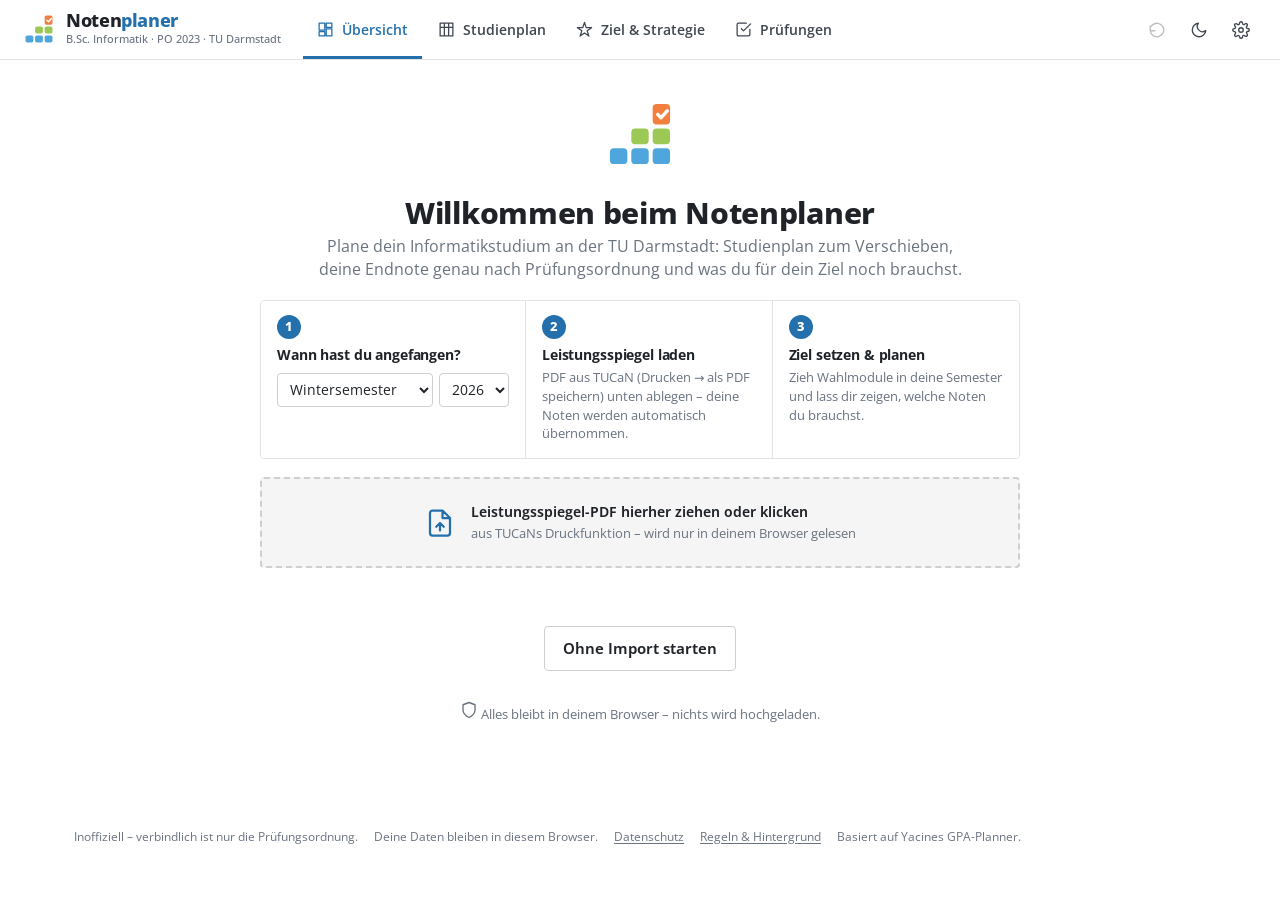
==== commit 0e4780f8: "Official exam dates from the TU exam schedule Excel The maintainer uploads the schedule as data/prue" ====
--- a/index.html
+++ b/index.html
@@ -40,6 +40,8 @@
 <script src="js/i18n.js"></script>
 <script src="js/engine.js"></script>
 <script src="js/tucan.js"></script>
+<script src="js/xlsx.js"></script>
+<script src="js/examdates.js"></script>
 <script src="js/store.js"></script>
 <script src="js/ui.js"></script>
 <script src="js/views/common.js"></script>
--- a/css/app.css
+++ b/css/app.css
@@ -417,6 +417,25 @@
 .menu .mi.danger .ic { color: var(--bad); }
 .menu hr { border: 0; border-top: 1px solid var(--line); margin: 6px 0; }
 .menu .mrow { display: flex; align-items: center; justify-content: space-between; gap: 10px; padding: 6px 10px; font-size: 12.5px; color: var(--muted); }
+/* exam dates */
+.ed-src { display: flex; flex-wrap: wrap; align-items: center; gap: 8px 16px; padding: 12px 18px; }
+.ed-src > div { display: flex; flex-wrap: wrap; align-items: center; gap: 4px 10px; flex: 1 1 320px; }
+.ed-src .ic { width: 18px; height: 18px; color: var(--accent); }
+.ed-src.empty-src > div { display: block; }
+.ed-src.empty-src h2 { margin: 0 0 4px; }
+.upc li .date small { display: block; font-size: 11px; color: var(--muted); font-weight: 600; white-space: nowrap; }
+.upc li.clash { background: var(--bad-soft); }
+.bad-txt { color: var(--bad); display: inline-flex; align-items: center; gap: 4px; }
+.bad-txt .ic { width: 14px; height: 14px; }
+.ed-all > summary { cursor: pointer; list-style: none; }
+.ed-all > summary::-webkit-details-marker { display: none; }
+.ed-all > summary h2::before { content: "▸ "; color: var(--muted); }
+.ed-all[open] > summary h2::before { content: "▾ "; }
+.ed-search { padding: 0 18px 10px; }
+.ed-search input { width: 100%; max-width: 420px; }
+.ed-all tr[hidden] { display: none; }
+.ed-chip { display: inline-flex; align-items: center; gap: 4px; }
+.ed-chip .ic { width: 13px; height: 13px; }
 /* right-click menu */
 .menu.ctx { min-width: 250px; max-width: 290px; }
 .menu .mhead { padding: 6px 10px 6px 12px; margin: 0 0 4px; font-weight: 750; font-size: 13.5px; line-height: 1.3; border-left: 4px solid var(--c, var(--line-2)); }
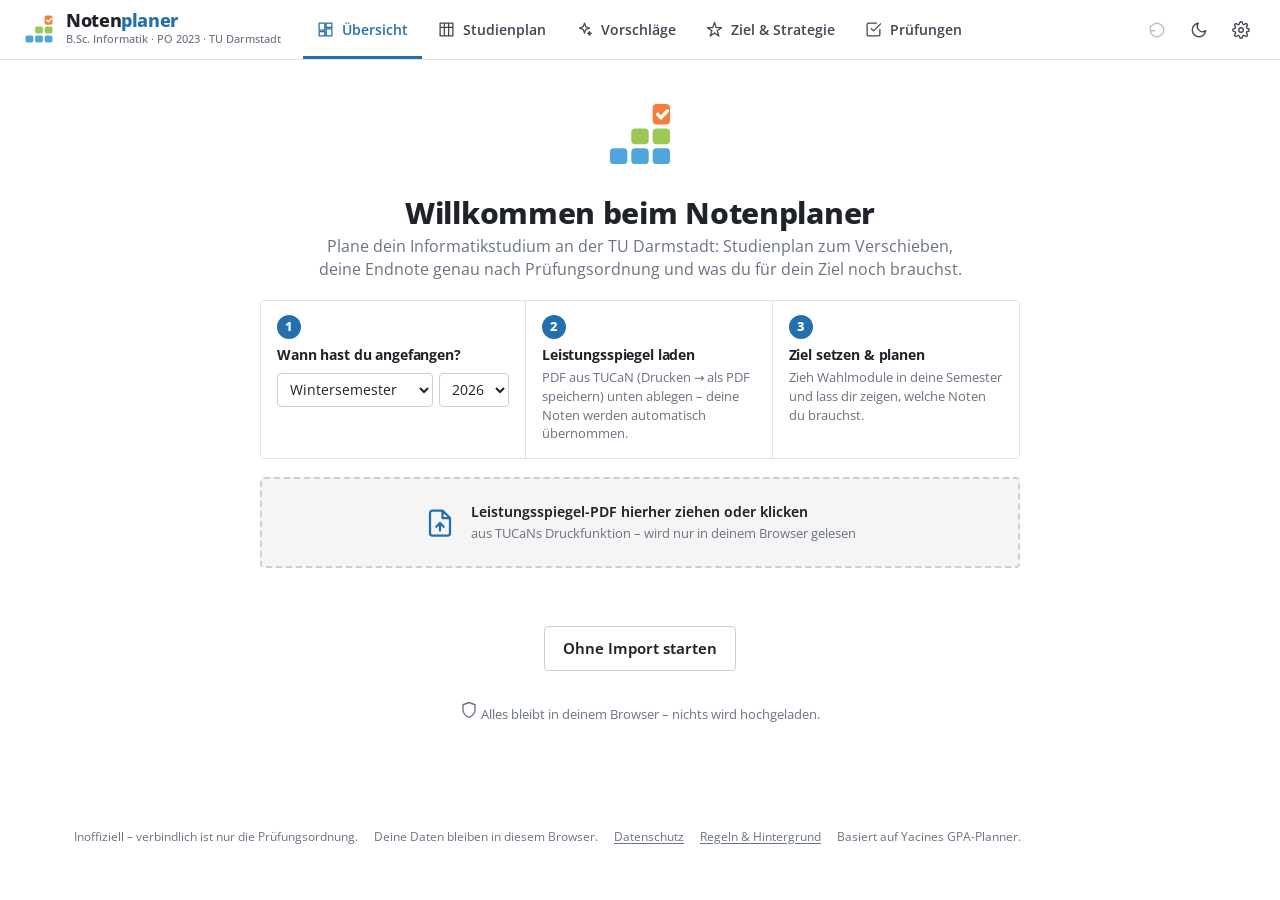
==== commit 2303a941: "Suggestions tab: focus tracks + short survey, applied as a new scenario - js/tracks.js: draft focus " ====
--- a/index.html
+++ b/index.html
@@ -37,17 +37,21 @@
 
 <script src="js/data.js"></script>
 <script src="js/catalog.js"></script>
+<script src="js/tracks.js"></script>
 <script src="js/i18n.js"></script>
 <script src="js/engine.js"></script>
 <script src="js/tucan.js"></script>
 <script src="js/xlsx.js"></script>
 <script src="js/examdates.js"></script>
+<script src="js/gradestats.js"></script>
+<script src="js/stats.js"></script>
 <script src="js/store.js"></script>
 <script src="js/ui.js"></script>
 <script src="js/views/common.js"></script>
 <script src="js/views/overview.js"></script>
 <script src="js/views/plan.js"></script>
 <script src="js/views/strategy.js"></script>
+<script src="js/views/suggest.js"></script>
 <script src="js/views/exams.js"></script>
 <script src="js/views/settings.js"></script>
 <script src="js/app.js"></script>
--- a/css/app.css
+++ b/css/app.css
@@ -436,6 +436,42 @@
 .ed-all tr[hidden] { display: none; }
 .ed-chip { display: inline-flex; align-items: center; gap: 4px; }
 .ed-chip .ic { width: 13px; height: 13px; }
+/* Notenspiegel */
+.ns { padding-top: 2px; }
+.ns-kpis b.bad-txt { color: var(--bad); }
+.ns h3 { margin: 0 0 6px; }
+.ns-terms { margin: 0 0 8px; }
+.ns-kpis { display: flex; flex-wrap: wrap; gap: 4px 16px; font-size: 12.5px; color: var(--ink-2); }
+.ns-kpis b { color: var(--ink); font-variant-numeric: tabular-nums; }
+.ns-bars { display: grid; grid-template-columns: repeat(11, 1fr); gap: 2px; align-items: end; height: 92px; margin-top: 10px; border-bottom: 1px solid var(--line-2); }
+.ns-bar { background: var(--accent); border-radius: 4px 4px 0 0; }
+.ns-bar.fail { background: var(--bad); }
+.ns-bar:hover { filter: brightness(1.12); }
+.ns-x { display: grid; grid-template-columns: repeat(11, 1fr); gap: 2px; margin-top: 4px; font-size: 11px; color: var(--muted); text-align: center; font-variant-numeric: tabular-nums; }
+.ns-table { margin-top: 6px; }
+.ns-table summary { cursor: pointer; }
+.ns-table .tbl { font-size: 12px; margin-top: 6px; }
+.ns-chip { font-variant-numeric: tabular-nums; }
+/* suggestions */
+.tracks { display: grid; grid-template-columns: repeat(auto-fill, minmax(210px, 1fr)); gap: 10px; }
+.track { position: relative; display: flex; flex-direction: column; gap: 4px; text-align: left; font: inherit; padding: 14px 14px 12px; border: 1px solid var(--line-2); border-left: 4px solid var(--a-B112); border-radius: var(--r); background: var(--surface); color: var(--ink); cursor: pointer; }
+.track:hover { border-color: var(--accent); border-left-color: var(--a-B112); }
+.track b { font-size: 14px; }
+.track span { font-size: 12.5px; color: var(--ink-2); line-height: 1.4; }
+.track small { font-size: 11.5px; color: var(--muted); margin-top: 2px; }
+.track.on { background: var(--accent-soft); border-color: var(--accent); }
+.track .track-n { position: absolute; top: 10px; right: 10px; width: 22px; height: 22px; border-radius: 99px; background: var(--accent); color: #fff; font-size: 12px; font-weight: 750; display: grid; place-items: center; }
+.sug-q .q { display: flex; flex-wrap: wrap; align-items: center; gap: 6px 14px; padding: 6px 0; }
+.sug-q .q > span { min-width: 170px; font-weight: 650; font-size: 13.5px; }
+.sug-h { display: flex; flex-wrap: wrap; justify-content: space-between; align-items: flex-start; gap: 10px; margin-bottom: 8px; }
+.sug-h h2 { margin: 0 0 6px; }
+.sug-h .pills { display: flex; flex-wrap: wrap; gap: 6px; }
+.sug-sem h3 { margin: 14px 0 6px; font-size: 13px; color: var(--ink-2); }
+.sug-row { display: flex; flex-wrap: wrap; justify-content: space-between; gap: 6px 14px; padding: 8px 12px; border-left: 4px solid var(--c); background: var(--surface-2); border-radius: 0 var(--r) var(--r) 0; margin-bottom: 4px; }
+.sug-row .nm .meta { display: flex; flex-wrap: wrap; gap: 4px 10px; font-size: 11.5px; color: var(--muted); }
+.sug-row .why { display: flex; flex-wrap: wrap; gap: 4px; align-items: center; }
+.sug-note { margin-top: 14px; }
+@media (max-width: 760px) { .sug-q .q > span { min-width: 0; width: 100%; } .sug-q .seg { flex-wrap: wrap; } }
 /* right-click menu */
 .menu.ctx { min-width: 250px; max-width: 290px; }
 .menu .mhead { padding: 6px 10px 6px 12px; margin: 0 0 4px; font-weight: 750; font-size: 13.5px; line-height: 1.3; border-left: 4px solid var(--c, var(--line-2)); }
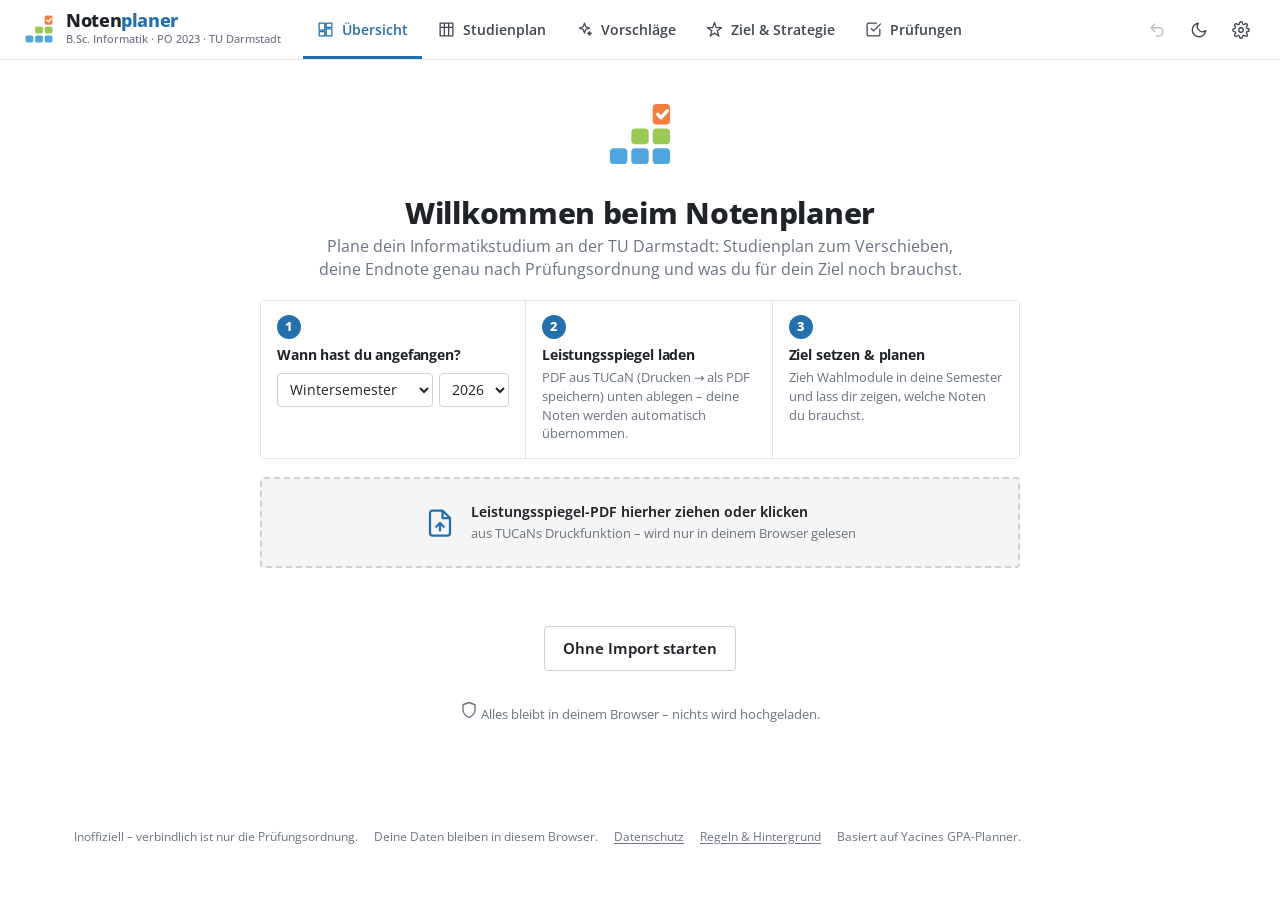
==== commit 572e51b1: "Ziel & Strategie opt-in, exam date hints, Notenspiegel counts, undo icon - Ziel & Strategie is off u" ====
--- a/index.html
+++ b/index.html
@@ -22,7 +22,7 @@
   <nav class="tabs" id="tabs" aria-label="Navigation"></nav>
   <div class="top-tools">
     <select id="scen-select" hidden></select>
-    <button class="icon-btn" id="undo-btn"><svg class="ic" viewBox="0 0 24 24" fill="none" stroke="currentColor" stroke-width="1.8" stroke-linecap="round" stroke-linejoin="round" aria-hidden="true"><path d="M3 7v6h6M3 13a9 9 0 1 0 3-7.7L3 8"/></svg></button>
+    <button class="icon-btn" id="undo-btn"><svg class="ic" viewBox="0 0 24 24" fill="none" stroke="currentColor" stroke-width="1.8" stroke-linecap="round" stroke-linejoin="round" aria-hidden="true"><path d="M9 14 4 9l5-5M4 9h10.5a5.5 5.5 0 0 1 0 11H11"/></svg></button>
     <button class="icon-btn" id="theme-btn" data-act="toggleTheme"></button>
     <button class="icon-btn" id="menu-btn" data-act="menu" aria-haspopup="menu"><svg class="ic" viewBox="0 0 24 24" fill="none" stroke="currentColor" stroke-width="1.8" stroke-linecap="round" stroke-linejoin="round" aria-hidden="true"><path d="M12 15a3 3 0 1 0 0-6 3 3 0 0 0 0 6zM19.4 15a1.7 1.7 0 0 0 .3 1.8l.1.1a2 2 0 1 1-2.8 2.8l-.1-.1a1.7 1.7 0 0 0-1.8-.3 1.7 1.7 0 0 0-1 1.5V21a2 2 0 1 1-4 0v-.1a1.7 1.7 0 0 0-1.1-1.5 1.7 1.7 0 0 0-1.8.3l-.1.1a2 2 0 1 1-2.8-2.8l.1-.1a1.7 1.7 0 0 0 .3-1.8 1.7 1.7 0 0 0-1.5-1H3a2 2 0 1 1 0-4h.1a1.7 1.7 0 0 0 1.5-1.1 1.7 1.7 0 0 0-.3-1.8l-.1-.1a2 2 0 1 1 2.8-2.8l.1.1a1.7 1.7 0 0 0 1.8.3H9a1.7 1.7 0 0 0 1-1.5V3a2 2 0 1 1 4 0v.1a1.7 1.7 0 0 0 1 1.5 1.7 1.7 0 0 0 1.8-.3l.1-.1a2 2 0 1 1 2.8 2.8l-.1.1a1.7 1.7 0 0 0-.3 1.8V9a1.7 1.7 0 0 0 1.5 1H21a2 2 0 1 1 0 4h-.1a1.7 1.7 0 0 0-1.5 1z"/></svg></button>
   </div>
@@ -37,6 +37,7 @@
 
 <script src="js/data.js"></script>
 <script src="js/catalog.js"></script>
+<script src="js/catalog-extra.js"></script>
 <script src="js/tracks.js"></script>
 <script src="js/i18n.js"></script>
 <script src="js/engine.js"></script>
--- a/css/app.css
+++ b/css/app.css
@@ -162,6 +162,11 @@
 
 /* ---------------- overview ---------------- */
 .ov-top { display: grid; grid-template-columns: minmax(0, 1.5fr) minmax(0, 1fr); gap: 18px; }
+.ov-top.solo { grid-template-columns: minmax(0, 1fr); }
+.goal-intro { max-width: 720px; }
+.goal-steps { list-style: none; margin: 0 0 14px; padding: 0; display: grid; gap: 12px; }
+.goal-steps li { display: flex; gap: 12px; align-items: flex-start; line-height: 1.5; }
+.goal-steps .n { flex: none; width: 26px; height: 26px; border-radius: 50%; display: grid; place-items: center; background: var(--accent-soft, var(--line)); color: var(--accent); font-weight: 700; font-size: 13px; }
 .hero { display: flex; flex-direction: column; gap: 8px; }
 .eyebrow { font-size: 11px; text-transform: uppercase; letter-spacing: .08em; color: var(--muted); font-weight: 700; }
 .hero-row { display: flex; flex-wrap: wrap; gap: 8px 28px; align-items: flex-end; }
@@ -436,6 +441,7 @@
 .ed-all tr[hidden] { display: none; }
 .ed-chip { display: inline-flex; align-items: center; gap: 4px; }
 .ed-chip .ic { width: 13px; height: 13px; }
+.chip.est-chip { background: var(--warn-soft); color: var(--warn); cursor: help; }
 /* Notenspiegel */
 .ns { padding-top: 2px; }
 .ns-kpis b.bad-txt { color: var(--bad); }
@@ -443,14 +449,14 @@
 .ns-terms { margin: 0 0 8px; }
 .ns-kpis { display: flex; flex-wrap: wrap; gap: 4px 16px; font-size: 12.5px; color: var(--ink-2); }
 .ns-kpis b { color: var(--ink); font-variant-numeric: tabular-nums; }
-.ns-bars { display: grid; grid-template-columns: repeat(11, 1fr); gap: 2px; align-items: end; height: 92px; margin-top: 10px; border-bottom: 1px solid var(--line-2); }
+.ns-bars { display: grid; grid-template-columns: repeat(11, 1fr); gap: 2px; height: 118px; margin-top: 10px; border-bottom: 1px solid var(--line-2); }
+.ns-col { display: flex; flex-direction: column; justify-content: flex-end; min-width: 0; height: 100%; }
+.ns-c { height: 16px; line-height: 16px; font-size: 11.5px; font-weight: 600; text-align: center; color: var(--ink-2); font-variant-numeric: tabular-nums; }
+.ns-c.zero { color: var(--muted); font-weight: 400; }
 .ns-bar { background: var(--accent); border-radius: 4px 4px 0 0; }
 .ns-bar.fail { background: var(--bad); }
-.ns-bar:hover { filter: brightness(1.12); }
+.ns-col:hover .ns-bar { filter: brightness(1.12); }
 .ns-x { display: grid; grid-template-columns: repeat(11, 1fr); gap: 2px; margin-top: 4px; font-size: 11px; color: var(--muted); text-align: center; font-variant-numeric: tabular-nums; }
-.ns-table { margin-top: 6px; }
-.ns-table summary { cursor: pointer; }
-.ns-table .tbl { font-size: 12px; margin-top: 6px; }
 .ns-chip { font-variant-numeric: tabular-nums; }
 /* suggestions */
 .tracks { display: grid; grid-template-columns: repeat(auto-fill, minmax(210px, 1fr)); gap: 10px; }
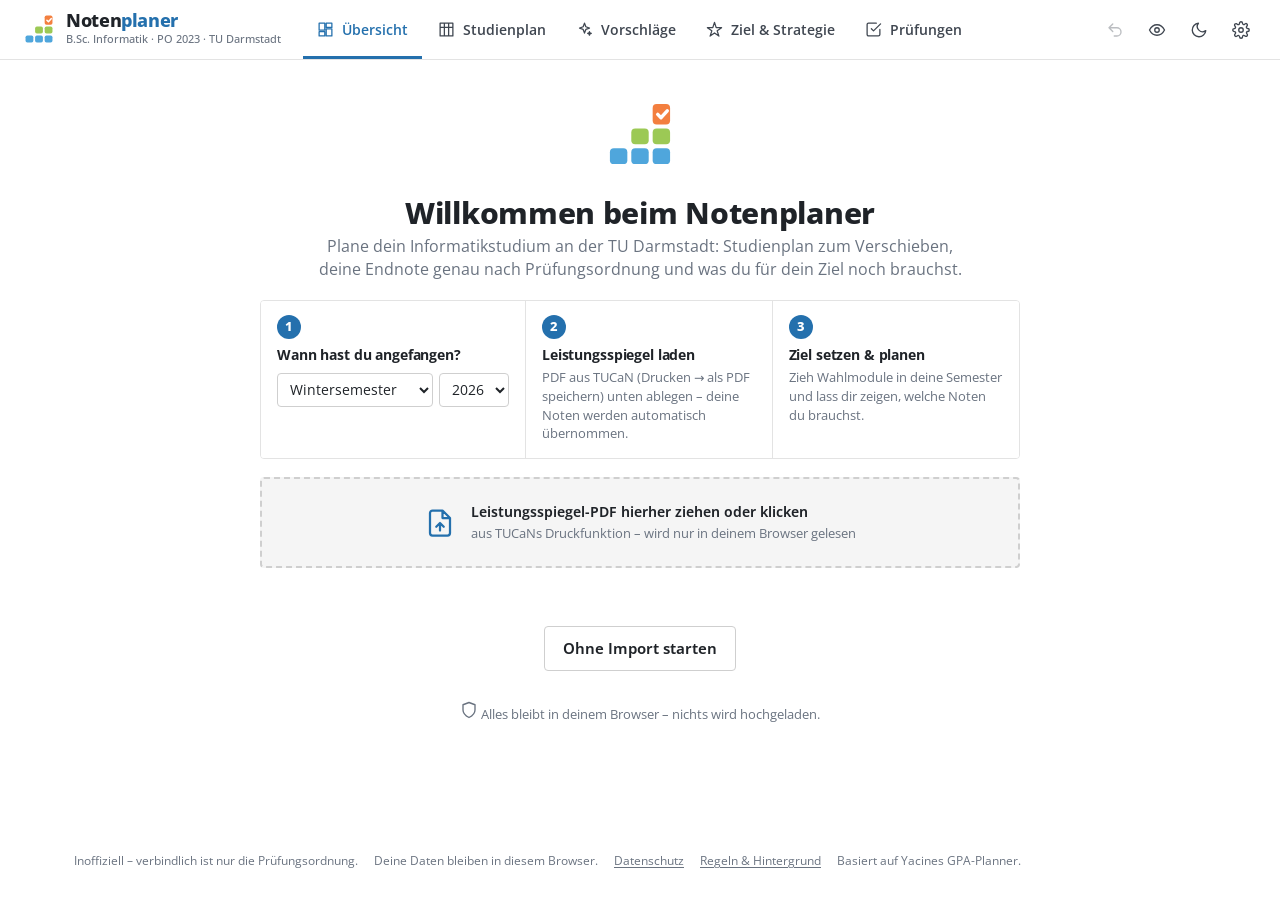
==== commit 8fceef58: "Privacy mode like TUCaN Plus: blur own grades, hover shows them - eye button in the header (next to " ====
--- a/index.html
+++ b/index.html
@@ -11,6 +11,7 @@
 <link rel="apple-touch-icon" href="icons/apple-touch-icon.png">
 <link rel="stylesheet" href="css/fonts.css">
 <link rel="stylesheet" href="css/app.css">
+<script>/* privacy mode is a per-device setting: blur before the first paint */ try { if (localStorage.getItem("tud-notenplaner-privacy") === "1") document.documentElement.classList.add("privacy"); } catch (e) {}</script>
 <script>/* PWA manifest only over http(s): browsers block it on file:// */ if (/^https?:$/.test(location.protocol)) { const l = document.createElement("link"); l.rel = "manifest"; l.href = "manifest.webmanifest"; document.head.appendChild(l); }</script>
 </head>
 <body>
@@ -23,6 +24,7 @@
   <div class="top-tools">
     <select id="scen-select" hidden></select>
     <button class="icon-btn" id="undo-btn"><svg class="ic" viewBox="0 0 24 24" fill="none" stroke="currentColor" stroke-width="1.8" stroke-linecap="round" stroke-linejoin="round" aria-hidden="true"><path d="M9 14 4 9l5-5M4 9h10.5a5.5 5.5 0 0 1 0 11H11"/></svg></button>
+    <button class="icon-btn" id="privacy-btn" data-act="togglePrivacy"></button>
     <button class="icon-btn" id="theme-btn" data-act="toggleTheme"></button>
     <button class="icon-btn" id="menu-btn" data-act="menu" aria-haspopup="menu"><svg class="ic" viewBox="0 0 24 24" fill="none" stroke="currentColor" stroke-width="1.8" stroke-linecap="round" stroke-linejoin="round" aria-hidden="true"><path d="M12 15a3 3 0 1 0 0-6 3 3 0 0 0 0 6zM19.4 15a1.7 1.7 0 0 0 .3 1.8l.1.1a2 2 0 1 1-2.8 2.8l-.1-.1a1.7 1.7 0 0 0-1.8-.3 1.7 1.7 0 0 0-1 1.5V21a2 2 0 1 1-4 0v-.1a1.7 1.7 0 0 0-1.1-1.5 1.7 1.7 0 0 0-1.8.3l-.1.1a2 2 0 1 1-2.8-2.8l.1-.1a1.7 1.7 0 0 0 .3-1.8 1.7 1.7 0 0 0-1.5-1H3a2 2 0 1 1 0-4h.1a1.7 1.7 0 0 0 1.5-1.1 1.7 1.7 0 0 0-.3-1.8l-.1-.1a2 2 0 1 1 2.8-2.8l.1.1a1.7 1.7 0 0 0 1.8.3H9a1.7 1.7 0 0 0 1-1.5V3a2 2 0 1 1 4 0v.1a1.7 1.7 0 0 0 1 1.5 1.7 1.7 0 0 0 1.8-.3l.1-.1a2 2 0 1 1 2.8 2.8l-.1.1a1.7 1.7 0 0 0-.3 1.8V9a1.7 1.7 0 0 0 1.5 1H21a2 2 0 1 1 0 4h-.1a1.7 1.7 0 0 0-1.5 1z"/></svg></button>
   </div>
--- a/css/app.css
+++ b/css/app.css
@@ -125,6 +125,10 @@
 .a-A { --c: var(--a-A); } .a-C { --c: var(--a-C); } .a-B111 { --c: var(--a-B111); } .a-B112 { --c: var(--a-B112); } .a-B12 { --c: var(--a-B12); } .a-B2 { --c: var(--a-B2); }
 
 /* ---------------- page ---------------- */
+/* footer at the bottom of the window, also on short pages */
+main { min-height: calc(100vh - 60px); display: flex; flex-direction: column; }
+main > .view { flex: 1 0 auto; width: 100%; box-sizing: border-box; }
+main > .foot { width: 100%; box-sizing: border-box; }
 .view { max-width: 1180px; margin: 0 auto; padding: 26px 24px 90px; display: flex; flex-direction: column; gap: 18px; }
 .view[data-view="plan"] { max-width: 1440px; }
 .page-head { display: flex; flex-wrap: wrap; gap: 12px 18px; align-items: flex-end; justify-content: space-between; }
@@ -211,7 +215,7 @@
 .todo li.warn .tic { background: var(--warn-soft); color: var(--warn); }
 .todo li.info .tic { background: var(--info-soft); color: var(--info); }
 .todo li.good .tic { background: var(--good-soft); color: var(--good); }
-.todo li.exam .tic { background: var(--surface-2); color: var(--ink-2); font-size: 11px; }
+.todo li.exam .tic { width: auto; min-width: 62px; height: 26px; padding: 0 9px; border-radius: 99px; background: var(--surface-2); color: var(--ink-2); font-size: 12px; white-space: nowrap; }
 .todo .txt { flex: 1; }
 
 /* area progress */
@@ -524,6 +528,10 @@
 .chips { display: flex; flex-wrap: wrap; gap: 6px; }
 .chip-btn { font: inherit; font-size: 12.5px; border: 1px solid var(--line-2); background: var(--surface); color: var(--ink-2); border-radius: 99px; padding: 3px 11px; cursor: pointer; }
 .chip-btn.on { background: var(--accent); border-color: var(--accent); color: var(--accent-ink); }
+.chip-sel { font: inherit; font-size: 12.5px; min-height: 0; height: auto; width: auto; border: 1px solid var(--line-2); background-color: var(--surface); color: var(--ink-2); border-radius: 99px; padding: 3px 26px 3px 11px; cursor: pointer; }
+.chip-sel.on { border-color: var(--accent); color: var(--accent); font-weight: 600; }
+.ns-terms { flex-wrap: nowrap; overflow-x: auto; scrollbar-width: none; margin-bottom: 8px; }
+.ns-terms > * { flex: none; }
 .cat-list { overflow-y: auto; flex: 1; }
 .cat-item { display: flex; gap: 12px; align-items: center; padding: 9px 18px; border-bottom: 1px solid var(--line); }
 .cat-item > div:first-child { flex: 1; min-width: 0; }
@@ -583,3 +591,73 @@
 .exporting .pgrid { grid-template-columns: repeat(var(--n), minmax(138px, 1fr)); min-width: calc(var(--n) * 141px); }
 .exporting .pgrid .pplus, .exporting .ctx-hint, .exporting .plan-scroll::before, .exporting .plan-scroll::after { display: none; }
 .plan-print.exporting .plan-wrap { overflow: visible; }
+
+/* ---------- Prüfungen: this semester as a timeline ---------- */
+.sec-h { display: flex; align-items: baseline; gap: 10px; margin-bottom: 6px; }
+.sec-h h2 { margin: 0; }
+.sec-h .sub { font-size: 12.5px; color: var(--muted); }
+.xlist { list-style: none; margin: 0; padding: 0; }
+.xr { display: grid; grid-template-columns: 112px minmax(0, 1fr) auto; gap: 14px; align-items: center; padding: 10px 12px; margin: 0 -12px; border-radius: 8px; }
+.xr:hover { background: var(--surface-2); }
+.xd b { display: block; font-size: 15px; white-space: nowrap; font-variant-numeric: tabular-nums; }
+.xd span { display: block; font-size: 12px; color: var(--muted); white-space: nowrap; font-variant-numeric: tabular-nums; }
+.xm .mname { font-size: 14.5px; font-weight: 600; text-align: left; }
+.xm .meta { display: flex; flex-wrap: wrap; align-items: center; gap: 4px 10px; margin-top: 3px; font-size: 12px; color: var(--muted); }
+.xc { font-size: 12.5px; color: var(--muted); white-space: nowrap; text-align: right; }
+.xc.soon { color: var(--bad); font-weight: 700; }
+.xr.clash { background: var(--bad-soft); }
+.xclash { display: flex; align-items: center; gap: 6px; margin-top: 6px; font-size: 12.5px; color: var(--bad); }
+.xclash .ic { width: 15px; height: 15px; flex: none; }
+.xgap { display: flex; align-items: center; gap: 10px; margin: 0 0 0 4px; padding: 2px 0 2px 112px; font-size: 11.5px; color: var(--muted); }
+.xgap span { padding: 1px 9px; border-radius: 99px; background: var(--surface-2); }
+.xgap.tight span { background: var(--warn-soft); color: var(--warn); font-weight: 600; }
+.ns-chip.risk { background: var(--bad-soft); color: var(--bad); }
+.nodate { margin-top: 14px; padding-top: 12px; border-top: 1px solid var(--line); }
+.nodate h3 { margin: 0 0 2px; font-size: 13.5px; }
+.nodate .fine { margin: 0 0 8px; }
+.nd-row { display: flex; align-items: center; gap: 10px; padding: 5px 0; }
+.nd-row .mname { flex: 1; text-align: left; }
+.nd-row input[type="date"] { width: 160px; }
+.pend { list-style: none; margin: 0; padding: 0; }
+.pend li { display: flex; align-items: center; gap: 12px; padding: 8px 0; border-bottom: 1px solid var(--line); }
+.pend li:last-child { border-bottom: 0; }
+.pend .mname { flex: 1; text-align: left; }
+.later > summary { list-style: none; cursor: pointer; display: flex; align-items: baseline; gap: 10px; }
+.later > summary::-webkit-details-marker { display: none; }
+.later > summary h2 { margin: 0; }
+.later > summary h2::before { content: "▸"; display: inline-block; width: 18px; color: var(--muted); transition: transform .15s; }
+.later[open] > summary h2::before { transform: rotate(90deg); }
+.later > summary .sub { font-size: 12.5px; color: var(--muted); }
+.lgrp { margin-top: 14px; }
+.lgrp h3 { margin: 0 0 4px; font-size: 12px; text-transform: uppercase; letter-spacing: .04em; color: var(--muted); }
+.lgrp ul { list-style: none; margin: 0; padding: 0; }
+.lgrp li { display: flex; flex-wrap: wrap; align-items: center; gap: 4px 10px; padding: 5px 0; border-bottom: 1px solid var(--line); }
+.lgrp li:last-child { border-bottom: 0; }
+.lgrp .sw { width: 4px; height: 18px; border-radius: 2px; flex: none; }
+.lgrp .mname { text-align: left; }
+@media (max-width: 640px) {
+  /* phone: date line on top, module below, countdown inline */
+  .xr { grid-template-columns: minmax(0, 1fr) auto; gap: 2px 10px; }
+  .xd { grid-column: 1 / -1; display: flex; align-items: baseline; gap: 8px; }
+  .xd b, .xd span { display: inline; }
+  .xd b { font-size: 14px; }
+  .xc { align-self: start; padding-top: 2px; }
+  .xgap { padding-left: 0; }
+  .nd-row { flex-wrap: wrap; }
+}
+
+/* Ziel & Strategie: switching it off is a real, visible action */
+.btn.goal-off { color: var(--ink-2); }
+.btn.goal-off .ic { width: 16px; height: 16px; }
+.btn.goal-off:hover { color: var(--bad); border-color: var(--bad); }
+
+/* ---------- privacy mode (like TUCaN Plus): own grades, averages and attempts blur; hover/focus shows them.
+   The Notenspiegel stays readable – it is public data. ---------- */
+html.privacy :is(.sens, .hero-num, .hero-sub, .mini-stats .v, .scale-track .marker, .scale-keys b, .hero-note, .goal-card p, .goal-card .actions, .target-in,
+  .bx-g, .box .flag:not(.glob), .chart, select[data-f="grade"], select[data-f="attempts"],
+  .opt-sum, .tbl.opt td:nth-child(n+5), .cmp-t td.num, .preview td b, .preview .card-h .sub) { filter: blur(6px); transition: filter .15s; }
+html.privacy :is(.sens, .hero-num, .hero-sub, .mini-stats .v, .scale-track .marker, .scale-keys b, .hero-note, .goal-card p, .goal-card .actions, .target-in,
+  .bx-g, .box .flag:not(.glob), .chart, select[data-f="grade"], select[data-f="attempts"],
+  .opt-sum, .tbl.opt td:nth-child(n+5), .cmp-t td.num, .preview td b, .preview .card-h .sub):is(:hover, :focus, :focus-within) { filter: none; }
+#privacy-btn.on { background: var(--accent); color: var(--accent-ink); border-color: var(--accent); }
+@media print { html.privacy * { filter: none !important; } }
